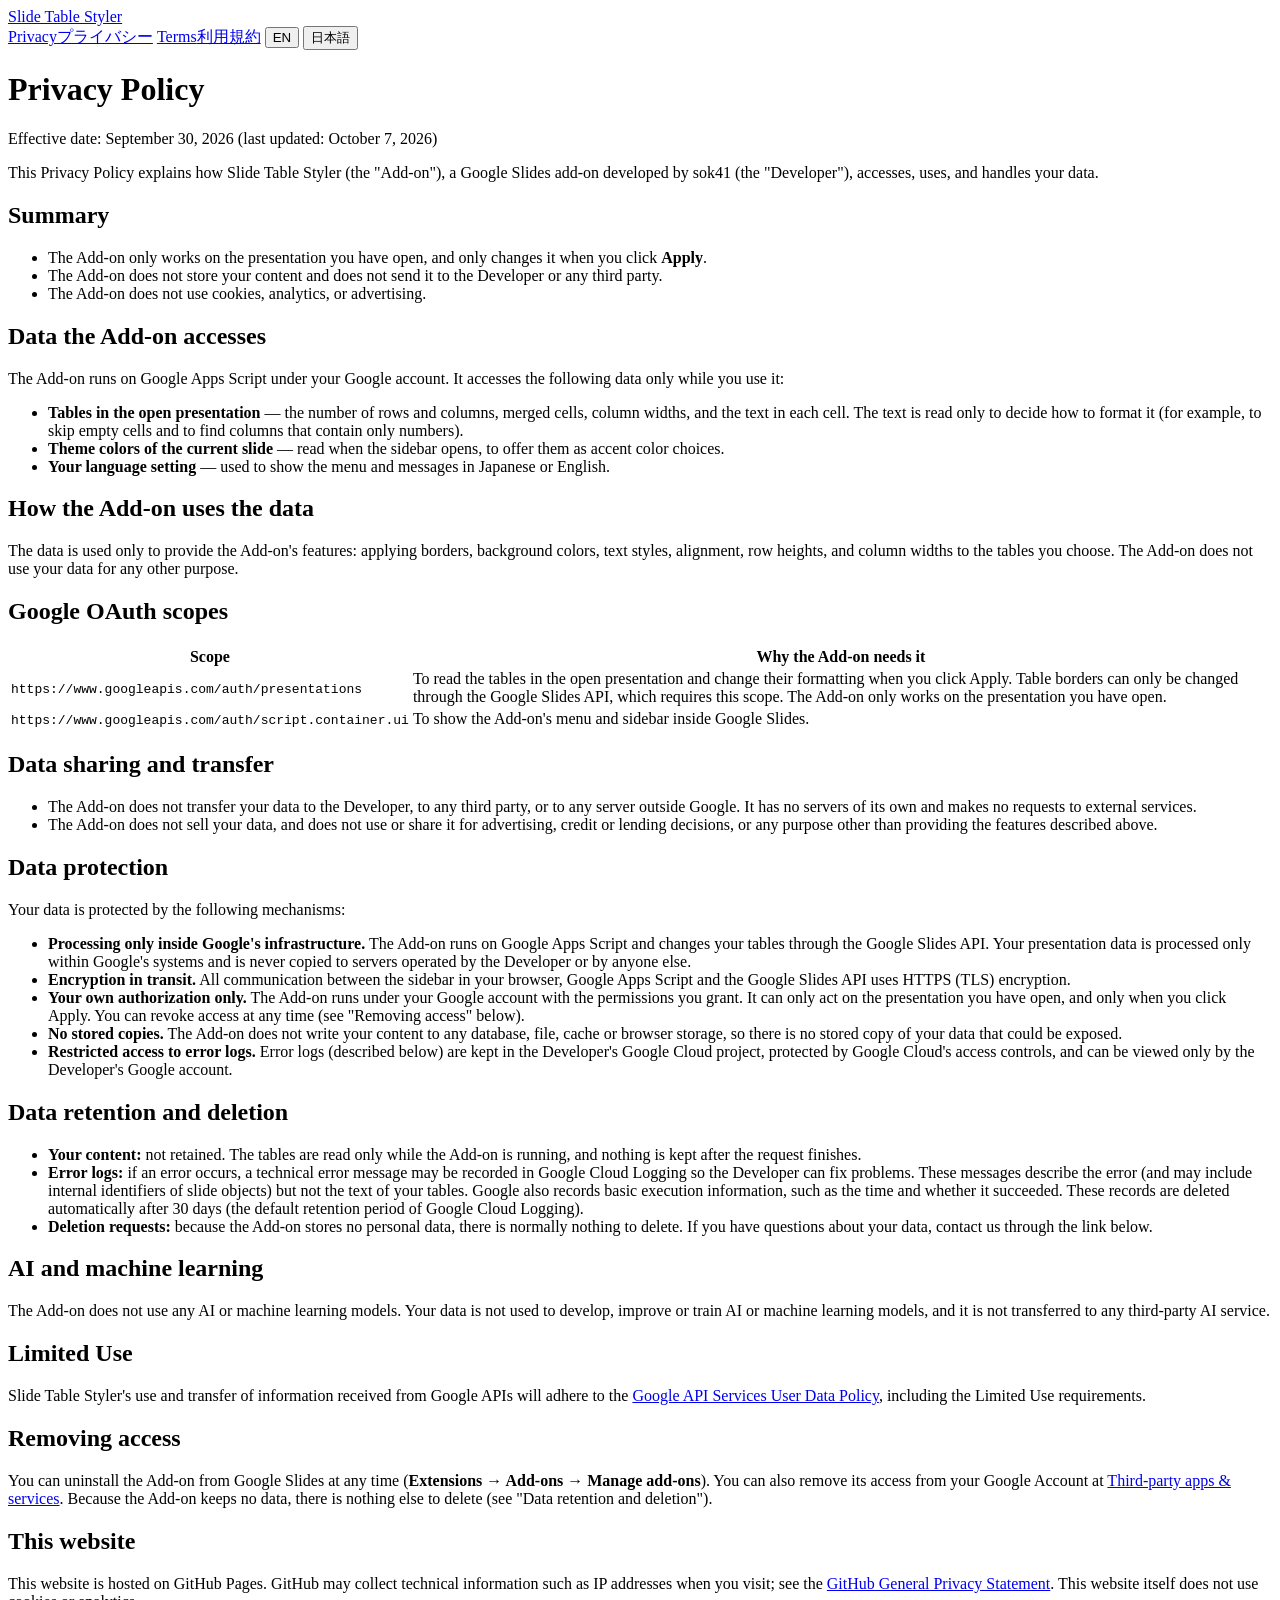
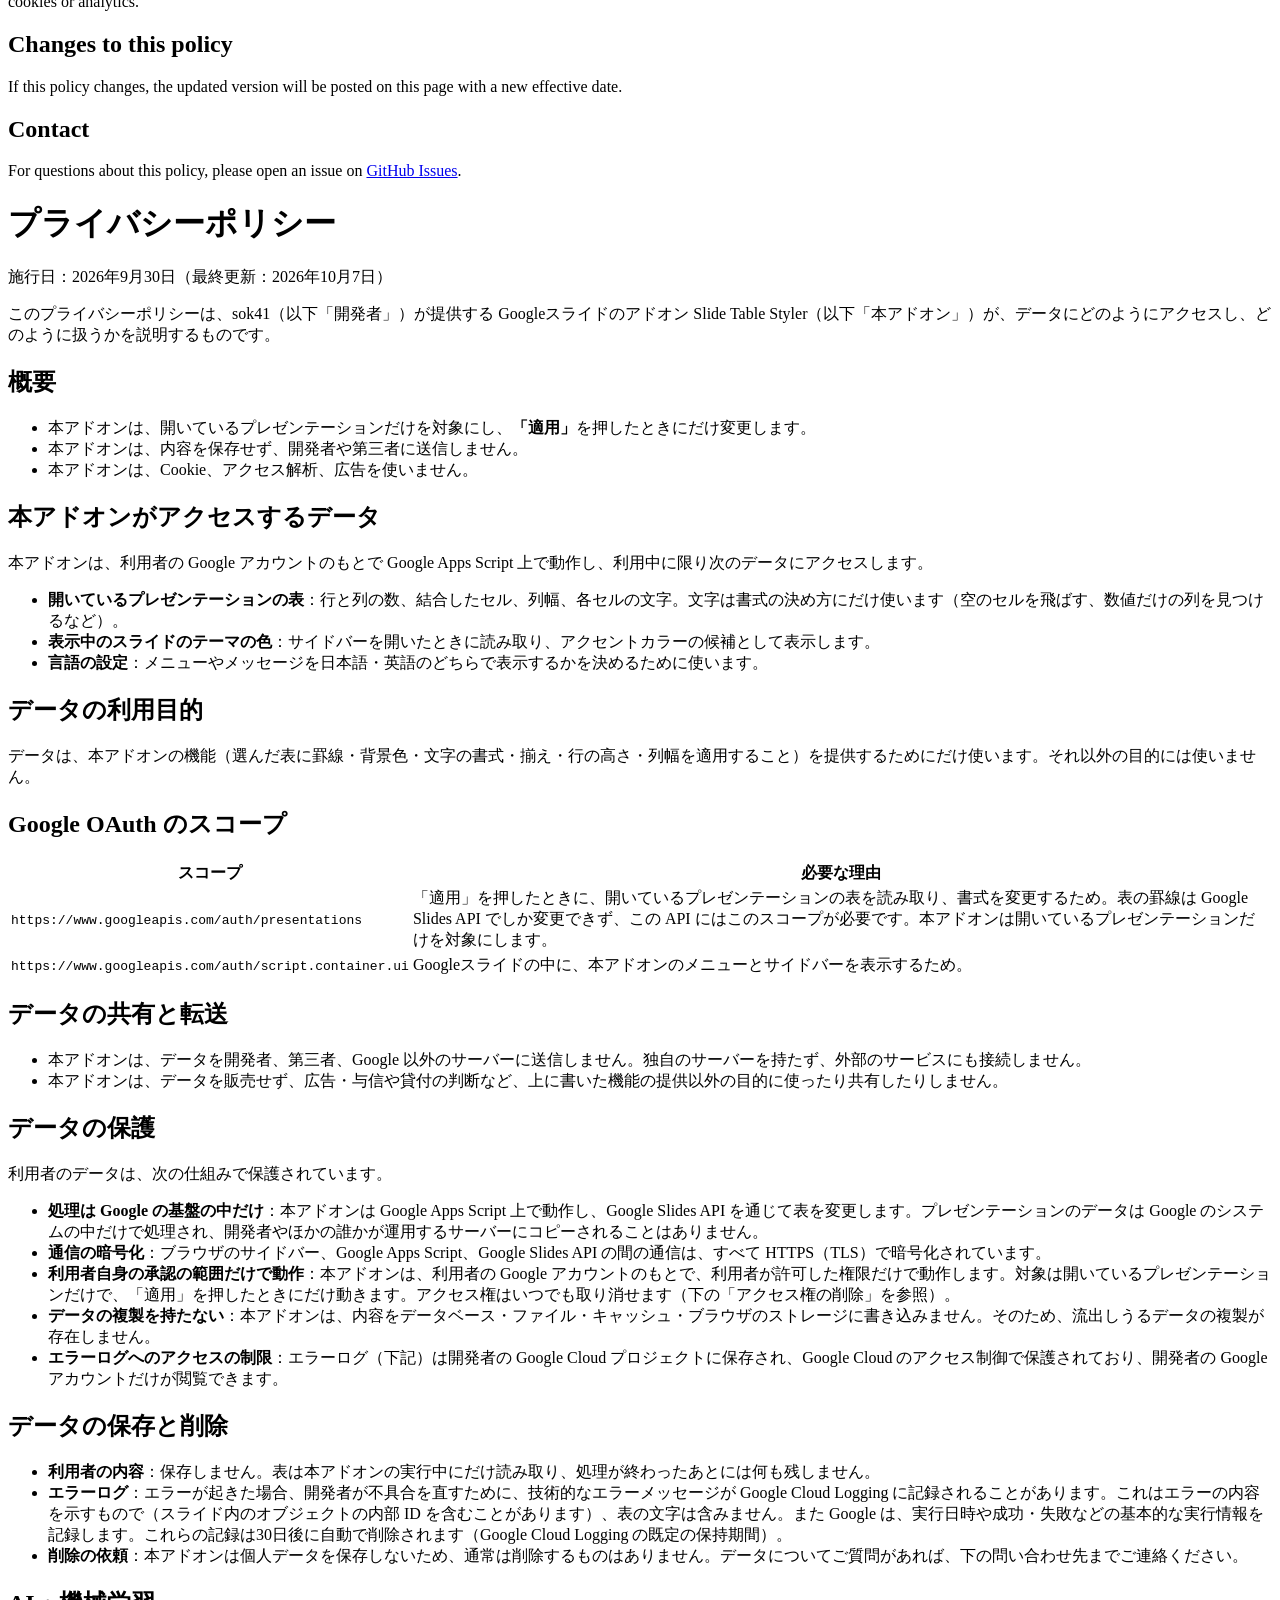
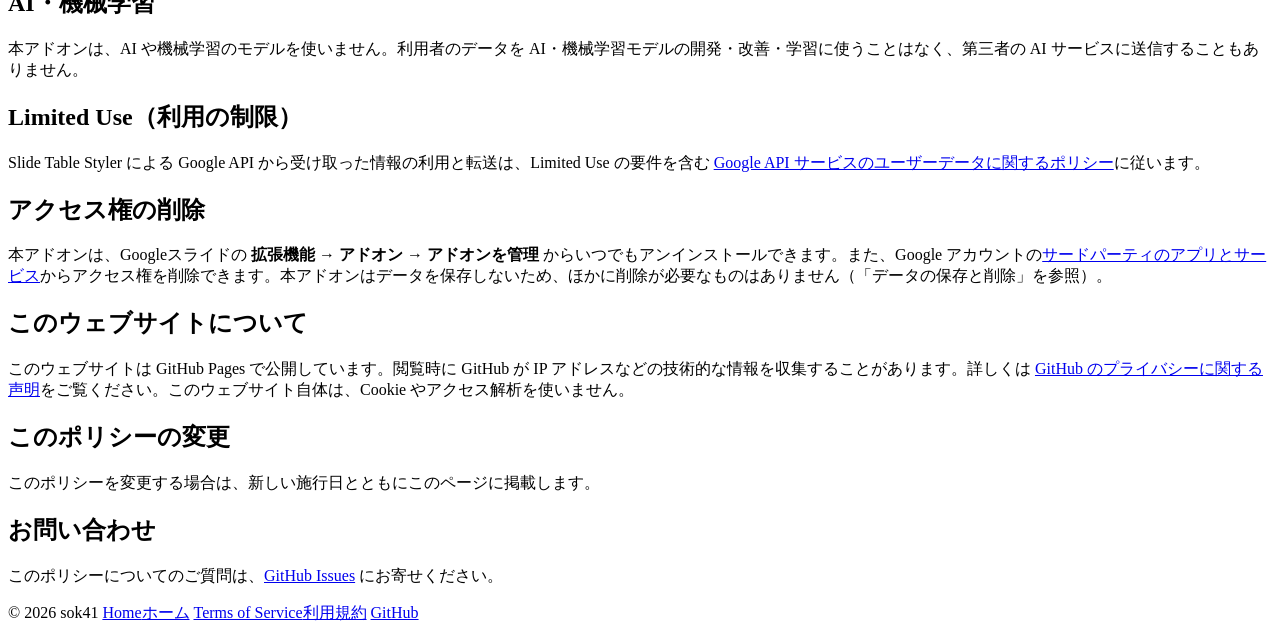
==== docs/privacy.html @ 6a0428bc "プライバシーポリシーにデータの保護・保存と削除・共有と転送・AI/MLの節を追加（OAuth 審査の指摘への対応）" ====
<!doctype html>
<html lang="en">
<head>
<meta charset="utf-8">
<meta name="viewport" content="width=device-width, initial-scale=1">
<title>Privacy Policy – Slide Table Styler</title>
<meta name="description" content="How Slide Table Styler, a Google Slides add-on, accesses and handles your data.">
<link rel="icon" href="assets/icon-128.png">
<link rel="stylesheet" href="style.css">
<script src="lang.js"></script>
</head>
<body>
<header class="site">
  <div class="wrap">
    <a class="brand" href="./"><img src="assets/icon-128.png" alt="">Slide Table Styler</a>
    <nav class="site" aria-label="Site">
      <a href="privacy.html" aria-current="page"><span lang="en">Privacy</span><span lang="ja">プライバシー</span></a>
      <a href="terms.html"><span lang="en">Terms</span><span lang="ja">利用規約</span></a>
      <span class="lang-switch" role="group" aria-label="Language">
        <button type="button" data-lang="en" aria-pressed="true">EN</button>
        <button type="button" data-lang="ja" aria-pressed="false">日本語</button>
      </span>
    </nav>
  </div>
</header>

<main class="wrap">
  <!-- ===== English ===== -->
  <div lang="en">
    <h1>Privacy Policy</h1>
    <p class="meta">Effective date: September 30, 2026 (last updated: October 7, 2026)</p>
    <p>This Privacy Policy explains how Slide Table Styler (the "Add-on"), a Google Slides add-on developed by sok41 (the "Developer"), accesses, uses, and handles your data.</p>

    <h2>Summary</h2>
    <ul>
      <li>The Add-on only works on the presentation you have open, and only changes it when you click <strong>Apply</strong>.</li>
      <li>The Add-on does not store your content and does not send it to the Developer or any third party.</li>
      <li>The Add-on does not use cookies, analytics, or advertising.</li>
    </ul>

    <h2>Data the Add-on accesses</h2>
    <p>The Add-on runs on Google Apps Script under your Google account. It accesses the following data only while you use it:</p>
    <ul>
      <li><strong>Tables in the open presentation</strong> — the number of rows and columns, merged cells, column widths, and the text in each cell. The text is read only to decide how to format it (for example, to skip empty cells and to find columns that contain only numbers).</li>
      <li><strong>Theme colors of the current slide</strong> — read when the sidebar opens, to offer them as accent color choices.</li>
      <li><strong>Your language setting</strong> — used to show the menu and messages in Japanese or English.</li>
    </ul>

    <h2>How the Add-on uses the data</h2>
    <p>The data is used only to provide the Add-on's features: applying borders, background colors, text styles, alignment, row heights, and column widths to the tables you choose. The Add-on does not use your data for any other purpose.</p>

    <h2>Google OAuth scopes</h2>
    <div class="table-scroll">
      <table class="scopes">
        <thead><tr><th>Scope</th><th>Why the Add-on needs it</th></tr></thead>
        <tbody>
          <tr>
            <td><code>https://www.googleapis.com/auth/presentations</code></td>
            <td>To read the tables in the open presentation and change their formatting when you click Apply. Table borders can only be changed through the Google Slides API, which requires this scope. The Add-on only works on the presentation you have open.</td>
          </tr>
          <tr>
            <td><code>https://www.googleapis.com/auth/script.container.ui</code></td>
            <td>To show the Add-on's menu and sidebar inside Google Slides.</td>
          </tr>
        </tbody>
      </table>
    </div>

    <h2>Data sharing and transfer</h2>
    <ul>
      <li>The Add-on does not transfer your data to the Developer, to any third party, or to any server outside Google. It has no servers of its own and makes no requests to external services.</li>
      <li>The Add-on does not sell your data, and does not use or share it for advertising, credit or lending decisions, or any purpose other than providing the features described above.</li>
    </ul>

    <h2>Data protection</h2>
    <p>Your data is protected by the following mechanisms:</p>
    <ul>
      <li><strong>Processing only inside Google's infrastructure.</strong> The Add-on runs on Google Apps Script and changes your tables through the Google Slides API. Your presentation data is processed only within Google's systems and is never copied to servers operated by the Developer or by anyone else.</li>
      <li><strong>Encryption in transit.</strong> All communication between the sidebar in your browser, Google Apps Script and the Google Slides API uses HTTPS (TLS) encryption.</li>
      <li><strong>Your own authorization only.</strong> The Add-on runs under your Google account with the permissions you grant. It can only act on the presentation you have open, and only when you click Apply. You can revoke access at any time (see "Removing access" below).</li>
      <li><strong>No stored copies.</strong> The Add-on does not write your content to any database, file, cache or browser storage, so there is no stored copy of your data that could be exposed.</li>
      <li><strong>Restricted access to error logs.</strong> Error logs (described below) are kept in the Developer's Google Cloud project, protected by Google Cloud's access controls, and can be viewed only by the Developer's Google account.</li>
    </ul>

    <h2>Data retention and deletion</h2>
    <ul>
      <li><strong>Your content:</strong> not retained. The tables are read only while the Add-on is running, and nothing is kept after the request finishes.</li>
      <li><strong>Error logs:</strong> if an error occurs, a technical error message may be recorded in Google Cloud Logging so the Developer can fix problems. These messages describe the error (and may include internal identifiers of slide objects) but not the text of your tables. Google also records basic execution information, such as the time and whether it succeeded. These records are deleted automatically after 30 days (the default retention period of Google Cloud Logging).</li>
      <li><strong>Deletion requests:</strong> because the Add-on stores no personal data, there is normally nothing to delete. If you have questions about your data, contact us through the link below.</li>
    </ul>

    <h2>AI and machine learning</h2>
    <p>The Add-on does not use any AI or machine learning models. Your data is not used to develop, improve or train AI or machine learning models, and it is not transferred to any third-party AI service.</p>

    <h2>Limited Use</h2>
    <p>Slide Table Styler's use and transfer of information received from Google APIs will adhere to the <a href="https://developers.google.com/terms/api-services-user-data-policy">Google API Services User Data Policy</a>, including the Limited Use requirements.</p>

    <h2>Removing access</h2>
    <p>You can uninstall the Add-on from Google Slides at any time (<strong>Extensions → Add-ons → Manage add-ons</strong>). You can also remove its access from your Google Account at <a href="https://myaccount.google.com/connections">Third-party apps &amp; services</a>. Because the Add-on keeps no data, there is nothing else to delete (see "Data retention and deletion").</p>

    <h2>This website</h2>
    <p>This website is hosted on GitHub Pages. GitHub may collect technical information such as IP addresses when you visit; see the <a href="https://docs.github.com/en/site-policy/privacy-policies/github-general-privacy-statement">GitHub General Privacy Statement</a>. This website itself does not use cookies or analytics.</p>

    <h2>Changes to this policy</h2>
    <p>If this policy changes, the updated version will be posted on this page with a new effective date.</p>

    <h2>Contact</h2>
    <p>For questions about this policy, please open an issue on <a href="https://github.com/sok41/slide-table-styler/issues">GitHub Issues</a>.</p>
  </div>

  <!-- ===== 日本語 ===== -->
  <div lang="ja">
    <h1>プライバシーポリシー</h1>
    <p class="meta">施行日：2026年9月30日（最終更新：2026年10月7日）</p>
    <p>このプライバシーポリシーは、sok41（以下「開発者」）が提供する Googleスライドのアドオン Slide Table Styler（以下「本アドオン」）が、データにどのようにアクセスし、どのように扱うかを説明するものです。</p>

    <h2>概要</h2>
    <ul>
      <li>本アドオンは、開いているプレゼンテーションだけを対象にし、<strong>「適用」</strong>を押したときにだけ変更します。</li>
      <li>本アドオンは、内容を保存せず、開発者や第三者に送信しません。</li>
      <li>本アドオンは、Cookie、アクセス解析、広告を使いません。</li>
    </ul>

    <h2>本アドオンがアクセスするデータ</h2>
    <p>本アドオンは、利用者の Google アカウントのもとで Google Apps Script 上で動作し、利用中に限り次のデータにアクセスします。</p>
    <ul>
      <li><strong>開いているプレゼンテーションの表</strong>：行と列の数、結合したセル、列幅、各セルの文字。文字は書式の決め方にだけ使います（空のセルを飛ばす、数値だけの列を見つけるなど）。</li>
      <li><strong>表示中のスライドのテーマの色</strong>：サイドバーを開いたときに読み取り、アクセントカラーの候補として表示します。</li>
      <li><strong>言語の設定</strong>：メニューやメッセージを日本語・英語のどちらで表示するかを決めるために使います。</li>
    </ul>

    <h2>データの利用目的</h2>
    <p>データは、本アドオンの機能（選んだ表に罫線・背景色・文字の書式・揃え・行の高さ・列幅を適用すること）を提供するためにだけ使います。それ以外の目的には使いません。</p>

    <h2>Google OAuth のスコープ</h2>
    <div class="table-scroll">
      <table class="scopes">
        <thead><tr><th>スコープ</th><th>必要な理由</th></tr></thead>
        <tbody>
          <tr>
            <td><code>https://www.googleapis.com/auth/presentations</code></td>
            <td>「適用」を押したときに、開いているプレゼンテーションの表を読み取り、書式を変更するため。表の罫線は Google Slides API でしか変更できず、この API にはこのスコープが必要です。本アドオンは開いているプレゼンテーションだけを対象にします。</td>
          </tr>
          <tr>
            <td><code>https://www.googleapis.com/auth/script.container.ui</code></td>
            <td>Googleスライドの中に、本アドオンのメニューとサイドバーを表示するため。</td>
          </tr>
        </tbody>
      </table>
    </div>

    <h2>データの共有と転送</h2>
    <ul>
      <li>本アドオンは、データを開発者、第三者、Google 以外のサーバーに送信しません。独自のサーバーを持たず、外部のサービスにも接続しません。</li>
      <li>本アドオンは、データを販売せず、広告・与信や貸付の判断など、上に書いた機能の提供以外の目的に使ったり共有したりしません。</li>
    </ul>

    <h2>データの保護</h2>
    <p>利用者のデータは、次の仕組みで保護されています。</p>
    <ul>
      <li><strong>処理は Google の基盤の中だけ</strong>：本アドオンは Google Apps Script 上で動作し、Google Slides API を通じて表を変更します。プレゼンテーションのデータは Google のシステムの中だけで処理され、開発者やほかの誰かが運用するサーバーにコピーされることはありません。</li>
      <li><strong>通信の暗号化</strong>：ブラウザのサイドバー、Google Apps Script、Google Slides API の間の通信は、すべて HTTPS（TLS）で暗号化されています。</li>
      <li><strong>利用者自身の承認の範囲だけで動作</strong>：本アドオンは、利用者の Google アカウントのもとで、利用者が許可した権限だけで動作します。対象は開いているプレゼンテーションだけで、「適用」を押したときにだけ動きます。アクセス権はいつでも取り消せます（下の「アクセス権の削除」を参照）。</li>
      <li><strong>データの複製を持たない</strong>：本アドオンは、内容をデータベース・ファイル・キャッシュ・ブラウザのストレージに書き込みません。そのため、流出しうるデータの複製が存在しません。</li>
      <li><strong>エラーログへのアクセスの制限</strong>：エラーログ（下記）は開発者の Google Cloud プロジェクトに保存され、Google Cloud のアクセス制御で保護されており、開発者の Google アカウントだけが閲覧できます。</li>
    </ul>

    <h2>データの保存と削除</h2>
    <ul>
      <li><strong>利用者の内容</strong>：保存しません。表は本アドオンの実行中にだけ読み取り、処理が終わったあとには何も残しません。</li>
      <li><strong>エラーログ</strong>：エラーが起きた場合、開発者が不具合を直すために、技術的なエラーメッセージが Google Cloud Logging に記録されることがあります。これはエラーの内容を示すもので（スライド内のオブジェクトの内部 ID を含むことがあります）、表の文字は含みません。また Google は、実行日時や成功・失敗などの基本的な実行情報を記録します。これらの記録は30日後に自動で削除されます（Google Cloud Logging の既定の保持期間）。</li>
      <li><strong>削除の依頼</strong>：本アドオンは個人データを保存しないため、通常は削除するものはありません。データについてご質問があれば、下の問い合わせ先までご連絡ください。</li>
    </ul>

    <h2>AI・機械学習</h2>
    <p>本アドオンは、AI や機械学習のモデルを使いません。利用者のデータを AI・機械学習モデルの開発・改善・学習に使うことはなく、第三者の AI サービスに送信することもありません。</p>

    <h2>Limited Use（利用の制限）</h2>
    <p>Slide Table Styler による Google API から受け取った情報の利用と転送は、Limited Use の要件を含む <a href="https://developers.google.com/terms/api-services-user-data-policy">Google API サービスのユーザーデータに関するポリシー</a>に従います。</p>

    <h2>アクセス権の削除</h2>
    <p>本アドオンは、Googleスライドの <strong>拡張機能 → アドオン → アドオンを管理</strong> からいつでもアンインストールできます。また、Google アカウントの<a href="https://myaccount.google.com/connections">サードパーティのアプリとサービス</a>からアクセス権を削除できます。本アドオンはデータを保存しないため、ほかに削除が必要なものはありません（「データの保存と削除」を参照）。</p>

    <h2>このウェブサイトについて</h2>
    <p>このウェブサイトは GitHub Pages で公開しています。閲覧時に GitHub が IP アドレスなどの技術的な情報を収集することがあります。詳しくは <a href="https://docs.github.com/ja/site-policy/privacy-policies/github-general-privacy-statement">GitHub のプライバシーに関する声明</a>をご覧ください。このウェブサイト自体は、Cookie やアクセス解析を使いません。</p>

    <h2>このポリシーの変更</h2>
    <p>このポリシーを変更する場合は、新しい施行日とともにこのページに掲載します。</p>

    <h2>お問い合わせ</h2>
    <p>このポリシーについてのご質問は、<a href="https://github.com/sok41/slide-table-styler/issues">GitHub Issues</a> にお寄せください。</p>
  </div>
</main>

<footer class="site">
  <div class="wrap">
    <span>© 2026 sok41</span>
    <a href="./"><span lang="en">Home</span><span lang="ja">ホーム</span></a>
    <a href="terms.html"><span lang="en">Terms of Service</span><span lang="ja">利用規約</span></a>
    <a href="https://github.com/sok41/slide-table-styler">GitHub</a>
  </div>
</footer>
</body>
</html>
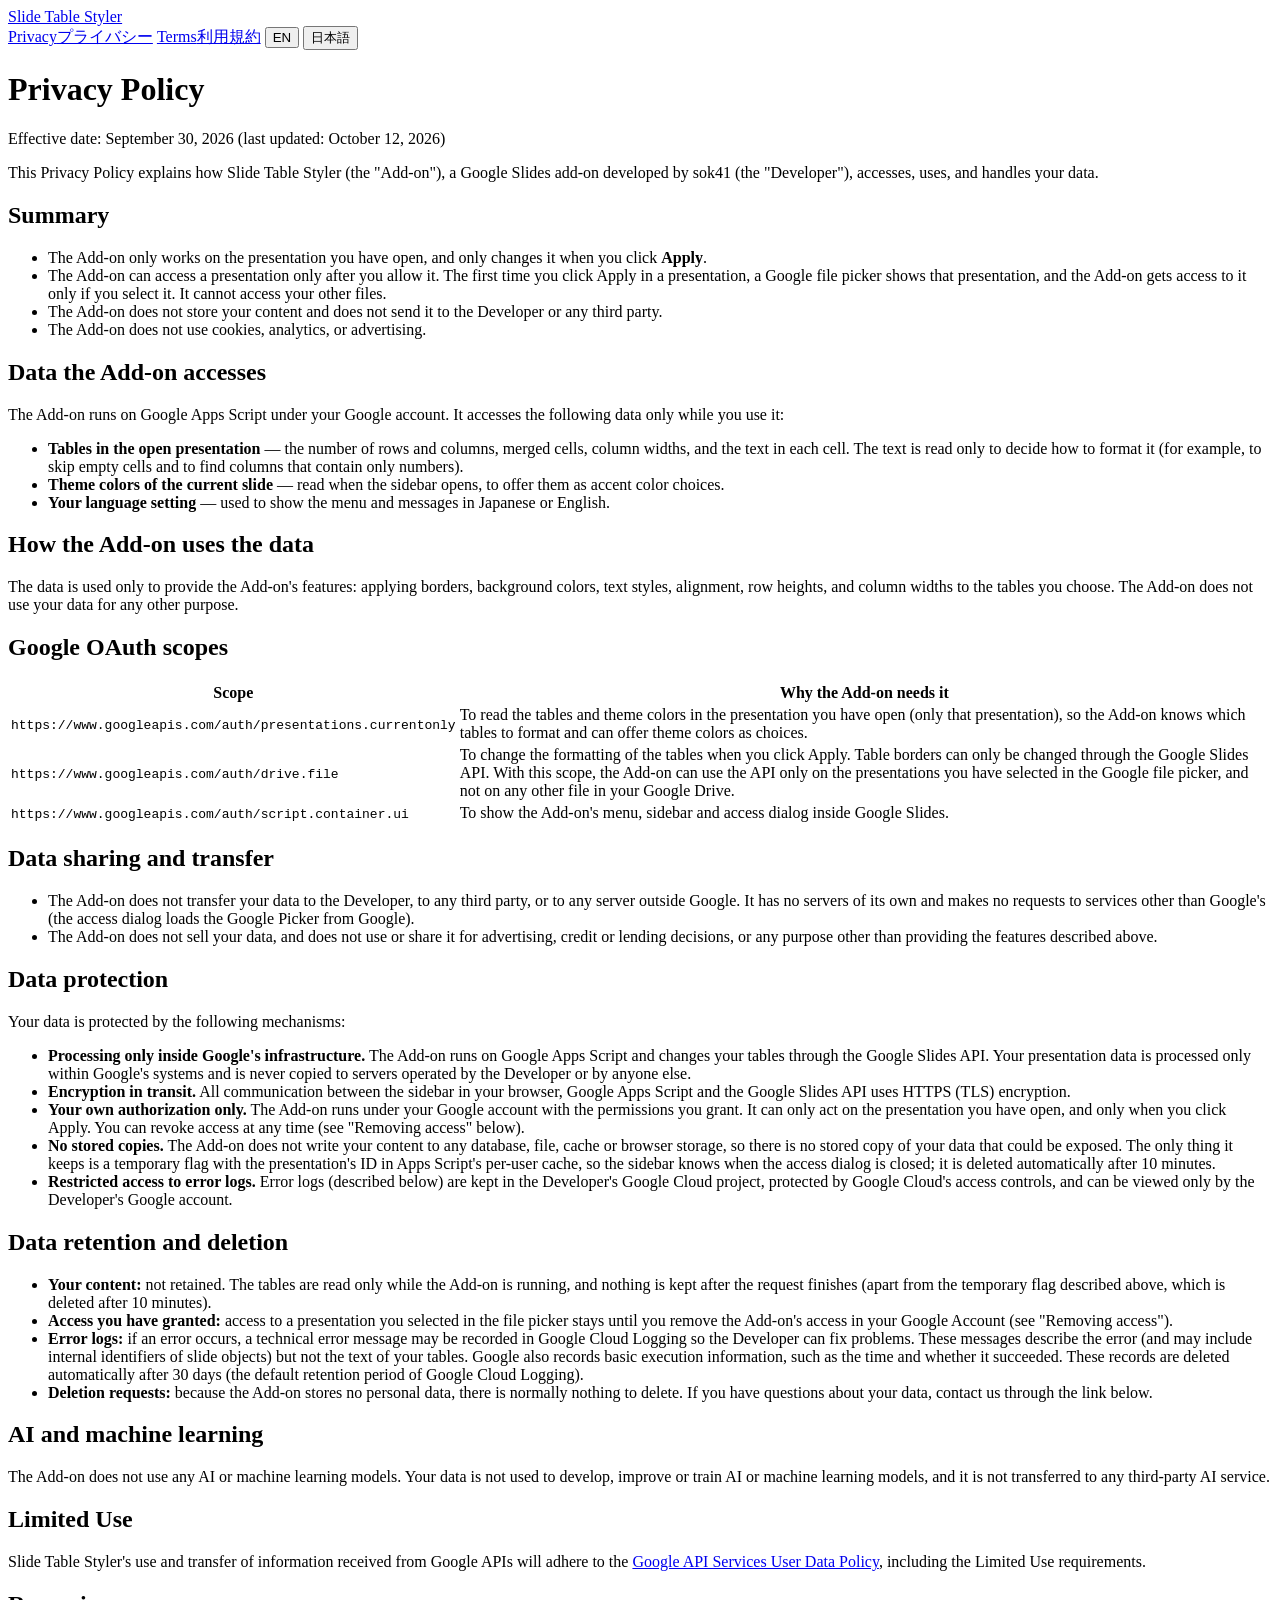
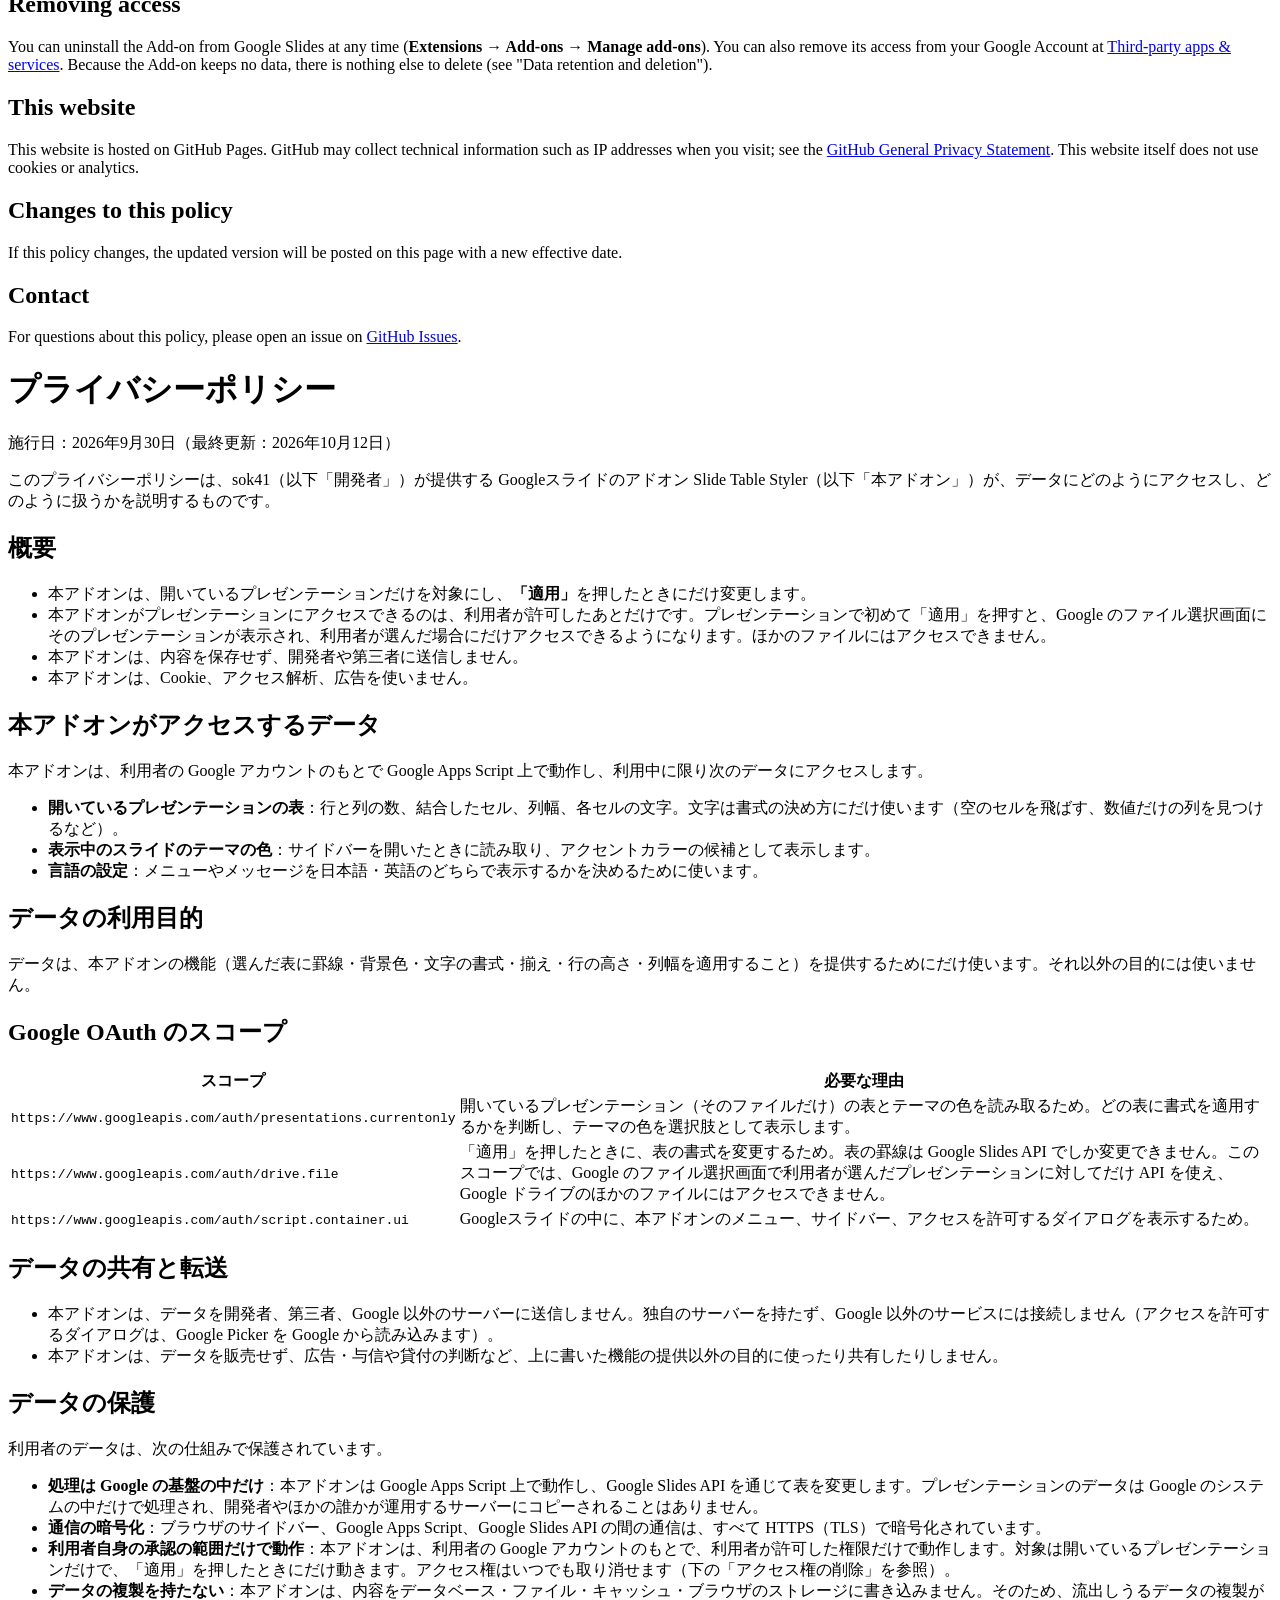
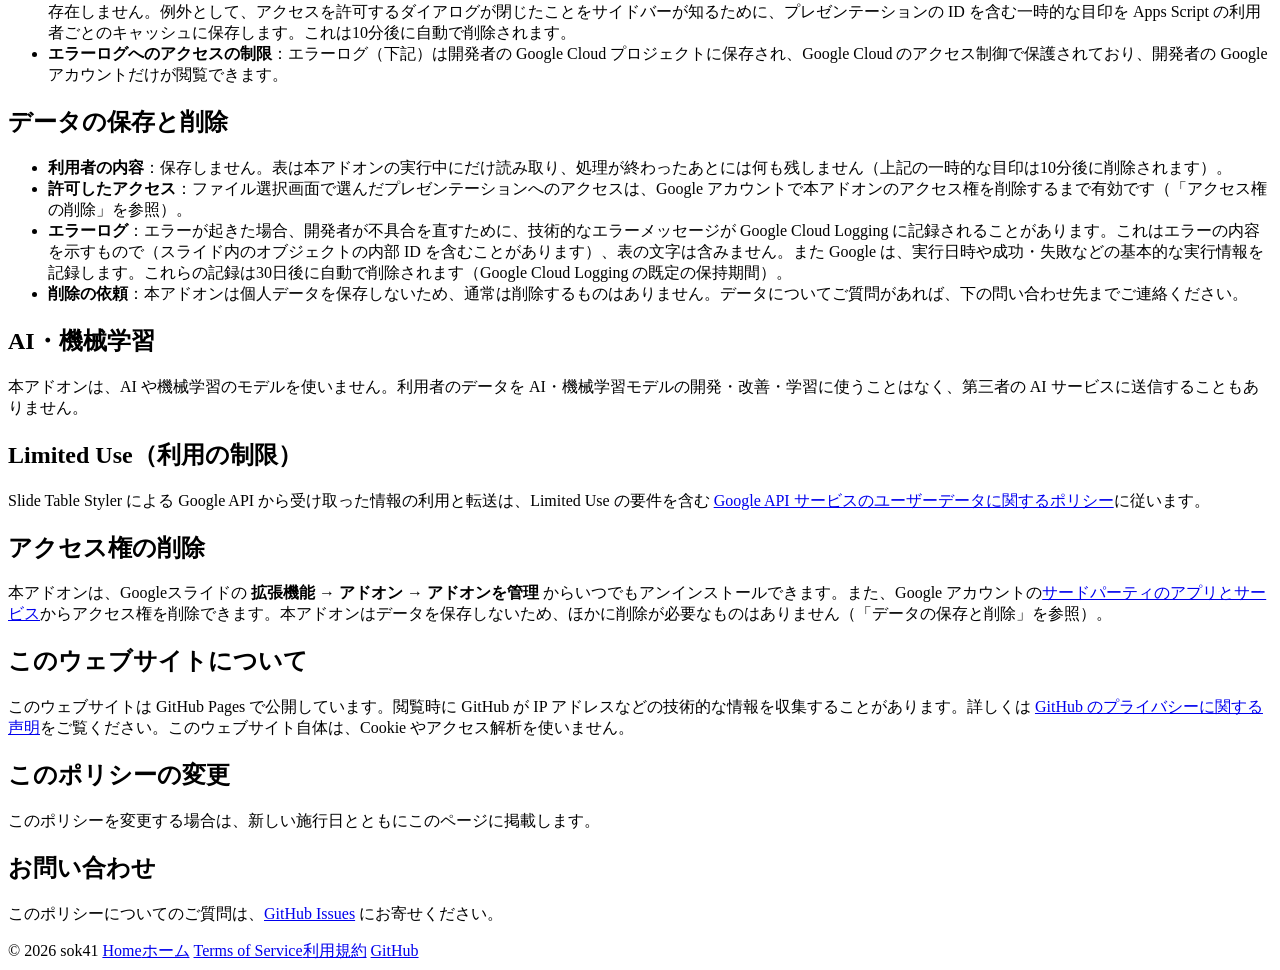
==== commit 67410fa1: "スコープの変更（presentations.currentonly・drive.file）と Google Picker による許可を、プライバシーポリシーと README に反映" ====
--- a/docs/privacy.html
+++ b/docs/privacy.html
@@ -28,12 +28,13 @@
   <!-- ===== English ===== -->
   <div lang="en">
     <h1>Privacy Policy</h1>
-    <p class="meta">Effective date: September 30, 2026 (last updated: October 7, 2026)</p>
+    <p class="meta">Effective date: September 30, 2026 (last updated: October 12, 2026)</p>
     <p>This Privacy Policy explains how Slide Table Styler (the "Add-on"), a Google Slides add-on developed by sok41 (the "Developer"), accesses, uses, and handles your data.</p>
 
     <h2>Summary</h2>
     <ul>
       <li>The Add-on only works on the presentation you have open, and only changes it when you click <strong>Apply</strong>.</li>
+      <li>The Add-on can access a presentation only after you allow it. The first time you click Apply in a presentation, a Google file picker shows that presentation, and the Add-on gets access to it only if you select it. It cannot access your other files.</li>
       <li>The Add-on does not store your content and does not send it to the Developer or any third party.</li>
       <li>The Add-on does not use cookies, analytics, or advertising.</li>
     </ul>
@@ -55,12 +56,16 @@
         <thead><tr><th>Scope</th><th>Why the Add-on needs it</th></tr></thead>
         <tbody>
           <tr>
-            <td><code>https://www.googleapis.com/auth/presentations</code></td>
-            <td>To read the tables in the open presentation and change their formatting when you click Apply. Table borders can only be changed through the Google Slides API, which requires this scope. The Add-on only works on the presentation you have open.</td>
+            <td><code>https://www.googleapis.com/auth/presentations.currentonly</code></td>
+            <td>To read the tables and theme colors in the presentation you have open (only that presentation), so the Add-on knows which tables to format and can offer theme colors as choices.</td>
+          </tr>
+          <tr>
+            <td><code>https://www.googleapis.com/auth/drive.file</code></td>
+            <td>To change the formatting of the tables when you click Apply. Table borders can only be changed through the Google Slides API. With this scope, the Add-on can use the API only on the presentations you have selected in the Google file picker, and not on any other file in your Google Drive.</td>
           </tr>
           <tr>
             <td><code>https://www.googleapis.com/auth/script.container.ui</code></td>
-            <td>To show the Add-on's menu and sidebar inside Google Slides.</td>
+            <td>To show the Add-on's menu, sidebar and access dialog inside Google Slides.</td>
           </tr>
         </tbody>
       </table>
@@ -68,7 +73,7 @@
 
     <h2>Data sharing and transfer</h2>
     <ul>
-      <li>The Add-on does not transfer your data to the Developer, to any third party, or to any server outside Google. It has no servers of its own and makes no requests to external services.</li>
+      <li>The Add-on does not transfer your data to the Developer, to any third party, or to any server outside Google. It has no servers of its own and makes no requests to services other than Google's (the access dialog loads the Google Picker from Google).</li>
       <li>The Add-on does not sell your data, and does not use or share it for advertising, credit or lending decisions, or any purpose other than providing the features described above.</li>
     </ul>
 
@@ -78,13 +83,14 @@
       <li><strong>Processing only inside Google's infrastructure.</strong> The Add-on runs on Google Apps Script and changes your tables through the Google Slides API. Your presentation data is processed only within Google's systems and is never copied to servers operated by the Developer or by anyone else.</li>
       <li><strong>Encryption in transit.</strong> All communication between the sidebar in your browser, Google Apps Script and the Google Slides API uses HTTPS (TLS) encryption.</li>
       <li><strong>Your own authorization only.</strong> The Add-on runs under your Google account with the permissions you grant. It can only act on the presentation you have open, and only when you click Apply. You can revoke access at any time (see "Removing access" below).</li>
-      <li><strong>No stored copies.</strong> The Add-on does not write your content to any database, file, cache or browser storage, so there is no stored copy of your data that could be exposed.</li>
+      <li><strong>No stored copies.</strong> The Add-on does not write your content to any database, file, cache or browser storage, so there is no stored copy of your data that could be exposed. The only thing it keeps is a temporary flag with the presentation's ID in Apps Script's per-user cache, so the sidebar knows when the access dialog is closed; it is deleted automatically after 10 minutes.</li>
       <li><strong>Restricted access to error logs.</strong> Error logs (described below) are kept in the Developer's Google Cloud project, protected by Google Cloud's access controls, and can be viewed only by the Developer's Google account.</li>
     </ul>
 
     <h2>Data retention and deletion</h2>
     <ul>
-      <li><strong>Your content:</strong> not retained. The tables are read only while the Add-on is running, and nothing is kept after the request finishes.</li>
+      <li><strong>Your content:</strong> not retained. The tables are read only while the Add-on is running, and nothing is kept after the request finishes (apart from the temporary flag described above, which is deleted after 10 minutes).</li>
+      <li><strong>Access you have granted:</strong> access to a presentation you selected in the file picker stays until you remove the Add-on's access in your Google Account (see "Removing access").</li>
       <li><strong>Error logs:</strong> if an error occurs, a technical error message may be recorded in Google Cloud Logging so the Developer can fix problems. These messages describe the error (and may include internal identifiers of slide objects) but not the text of your tables. Google also records basic execution information, such as the time and whether it succeeded. These records are deleted automatically after 30 days (the default retention period of Google Cloud Logging).</li>
       <li><strong>Deletion requests:</strong> because the Add-on stores no personal data, there is normally nothing to delete. If you have questions about your data, contact us through the link below.</li>
     </ul>
@@ -111,12 +117,13 @@
   <!-- ===== 日本語 ===== -->
   <div lang="ja">
     <h1>プライバシーポリシー</h1>
-    <p class="meta">施行日：2026年9月30日（最終更新：2026年10月7日）</p>
+    <p class="meta">施行日：2026年9月30日（最終更新：2026年10月12日）</p>
     <p>このプライバシーポリシーは、sok41（以下「開発者」）が提供する Googleスライドのアドオン Slide Table Styler（以下「本アドオン」）が、データにどのようにアクセスし、どのように扱うかを説明するものです。</p>
 
     <h2>概要</h2>
     <ul>
       <li>本アドオンは、開いているプレゼンテーションだけを対象にし、<strong>「適用」</strong>を押したときにだけ変更します。</li>
+      <li>本アドオンがプレゼンテーションにアクセスできるのは、利用者が許可したあとだけです。プレゼンテーションで初めて「適用」を押すと、Google のファイル選択画面にそのプレゼンテーションが表示され、利用者が選んだ場合にだけアクセスできるようになります。ほかのファイルにはアクセスできません。</li>
       <li>本アドオンは、内容を保存せず、開発者や第三者に送信しません。</li>
       <li>本アドオンは、Cookie、アクセス解析、広告を使いません。</li>
     </ul>
@@ -138,12 +145,16 @@
         <thead><tr><th>スコープ</th><th>必要な理由</th></tr></thead>
         <tbody>
           <tr>
-            <td><code>https://www.googleapis.com/auth/presentations</code></td>
-            <td>「適用」を押したときに、開いているプレゼンテーションの表を読み取り、書式を変更するため。表の罫線は Google Slides API でしか変更できず、この API にはこのスコープが必要です。本アドオンは開いているプレゼンテーションだけを対象にします。</td>
+            <td><code>https://www.googleapis.com/auth/presentations.currentonly</code></td>
+            <td>開いているプレゼンテーション（そのファイルだけ）の表とテーマの色を読み取るため。どの表に書式を適用するかを判断し、テーマの色を選択肢として表示します。</td>
+          </tr>
+          <tr>
+            <td><code>https://www.googleapis.com/auth/drive.file</code></td>
+            <td>「適用」を押したときに、表の書式を変更するため。表の罫線は Google Slides API でしか変更できません。このスコープでは、Google のファイル選択画面で利用者が選んだプレゼンテーションに対してだけ API を使え、Google ドライブのほかのファイルにはアクセスできません。</td>
           </tr>
           <tr>
             <td><code>https://www.googleapis.com/auth/script.container.ui</code></td>
-            <td>Googleスライドの中に、本アドオンのメニューとサイドバーを表示するため。</td>
+            <td>Googleスライドの中に、本アドオンのメニュー、サイドバー、アクセスを許可するダイアログを表示するため。</td>
           </tr>
         </tbody>
       </table>
@@ -151,7 +162,7 @@
 
     <h2>データの共有と転送</h2>
     <ul>
-      <li>本アドオンは、データを開発者、第三者、Google 以外のサーバーに送信しません。独自のサーバーを持たず、外部のサービスにも接続しません。</li>
+      <li>本アドオンは、データを開発者、第三者、Google 以外のサーバーに送信しません。独自のサーバーを持たず、Google 以外のサービスには接続しません（アクセスを許可するダイアログは、Google Picker を Google から読み込みます）。</li>
       <li>本アドオンは、データを販売せず、広告・与信や貸付の判断など、上に書いた機能の提供以外の目的に使ったり共有したりしません。</li>
     </ul>
 
@@ -161,13 +172,14 @@
       <li><strong>処理は Google の基盤の中だけ</strong>：本アドオンは Google Apps Script 上で動作し、Google Slides API を通じて表を変更します。プレゼンテーションのデータは Google のシステムの中だけで処理され、開発者やほかの誰かが運用するサーバーにコピーされることはありません。</li>
       <li><strong>通信の暗号化</strong>：ブラウザのサイドバー、Google Apps Script、Google Slides API の間の通信は、すべて HTTPS（TLS）で暗号化されています。</li>
       <li><strong>利用者自身の承認の範囲だけで動作</strong>：本アドオンは、利用者の Google アカウントのもとで、利用者が許可した権限だけで動作します。対象は開いているプレゼンテーションだけで、「適用」を押したときにだけ動きます。アクセス権はいつでも取り消せます（下の「アクセス権の削除」を参照）。</li>
-      <li><strong>データの複製を持たない</strong>：本アドオンは、内容をデータベース・ファイル・キャッシュ・ブラウザのストレージに書き込みません。そのため、流出しうるデータの複製が存在しません。</li>
+      <li><strong>データの複製を持たない</strong>：本アドオンは、内容をデータベース・ファイル・キャッシュ・ブラウザのストレージに書き込みません。そのため、流出しうるデータの複製が存在しません。例外として、アクセスを許可するダイアログが閉じたことをサイドバーが知るために、プレゼンテーションの ID を含む一時的な目印を Apps Script の利用者ごとのキャッシュに保存します。これは10分後に自動で削除されます。</li>
       <li><strong>エラーログへのアクセスの制限</strong>：エラーログ（下記）は開発者の Google Cloud プロジェクトに保存され、Google Cloud のアクセス制御で保護されており、開発者の Google アカウントだけが閲覧できます。</li>
     </ul>
 
     <h2>データの保存と削除</h2>
     <ul>
-      <li><strong>利用者の内容</strong>：保存しません。表は本アドオンの実行中にだけ読み取り、処理が終わったあとには何も残しません。</li>
+      <li><strong>利用者の内容</strong>：保存しません。表は本アドオンの実行中にだけ読み取り、処理が終わったあとには何も残しません（上記の一時的な目印は10分後に削除されます）。</li>
+      <li><strong>許可したアクセス</strong>：ファイル選択画面で選んだプレゼンテーションへのアクセスは、Google アカウントで本アドオンのアクセス権を削除するまで有効です（「アクセス権の削除」を参照）。</li>
       <li><strong>エラーログ</strong>：エラーが起きた場合、開発者が不具合を直すために、技術的なエラーメッセージが Google Cloud Logging に記録されることがあります。これはエラーの内容を示すもので（スライド内のオブジェクトの内部 ID を含むことがあります）、表の文字は含みません。また Google は、実行日時や成功・失敗などの基本的な実行情報を記録します。これらの記録は30日後に自動で削除されます（Google Cloud Logging の既定の保持期間）。</li>
       <li><strong>削除の依頼</strong>：本アドオンは個人データを保存しないため、通常は削除するものはありません。データについてご質問があれば、下の問い合わせ先までご連絡ください。</li>
     </ul>
